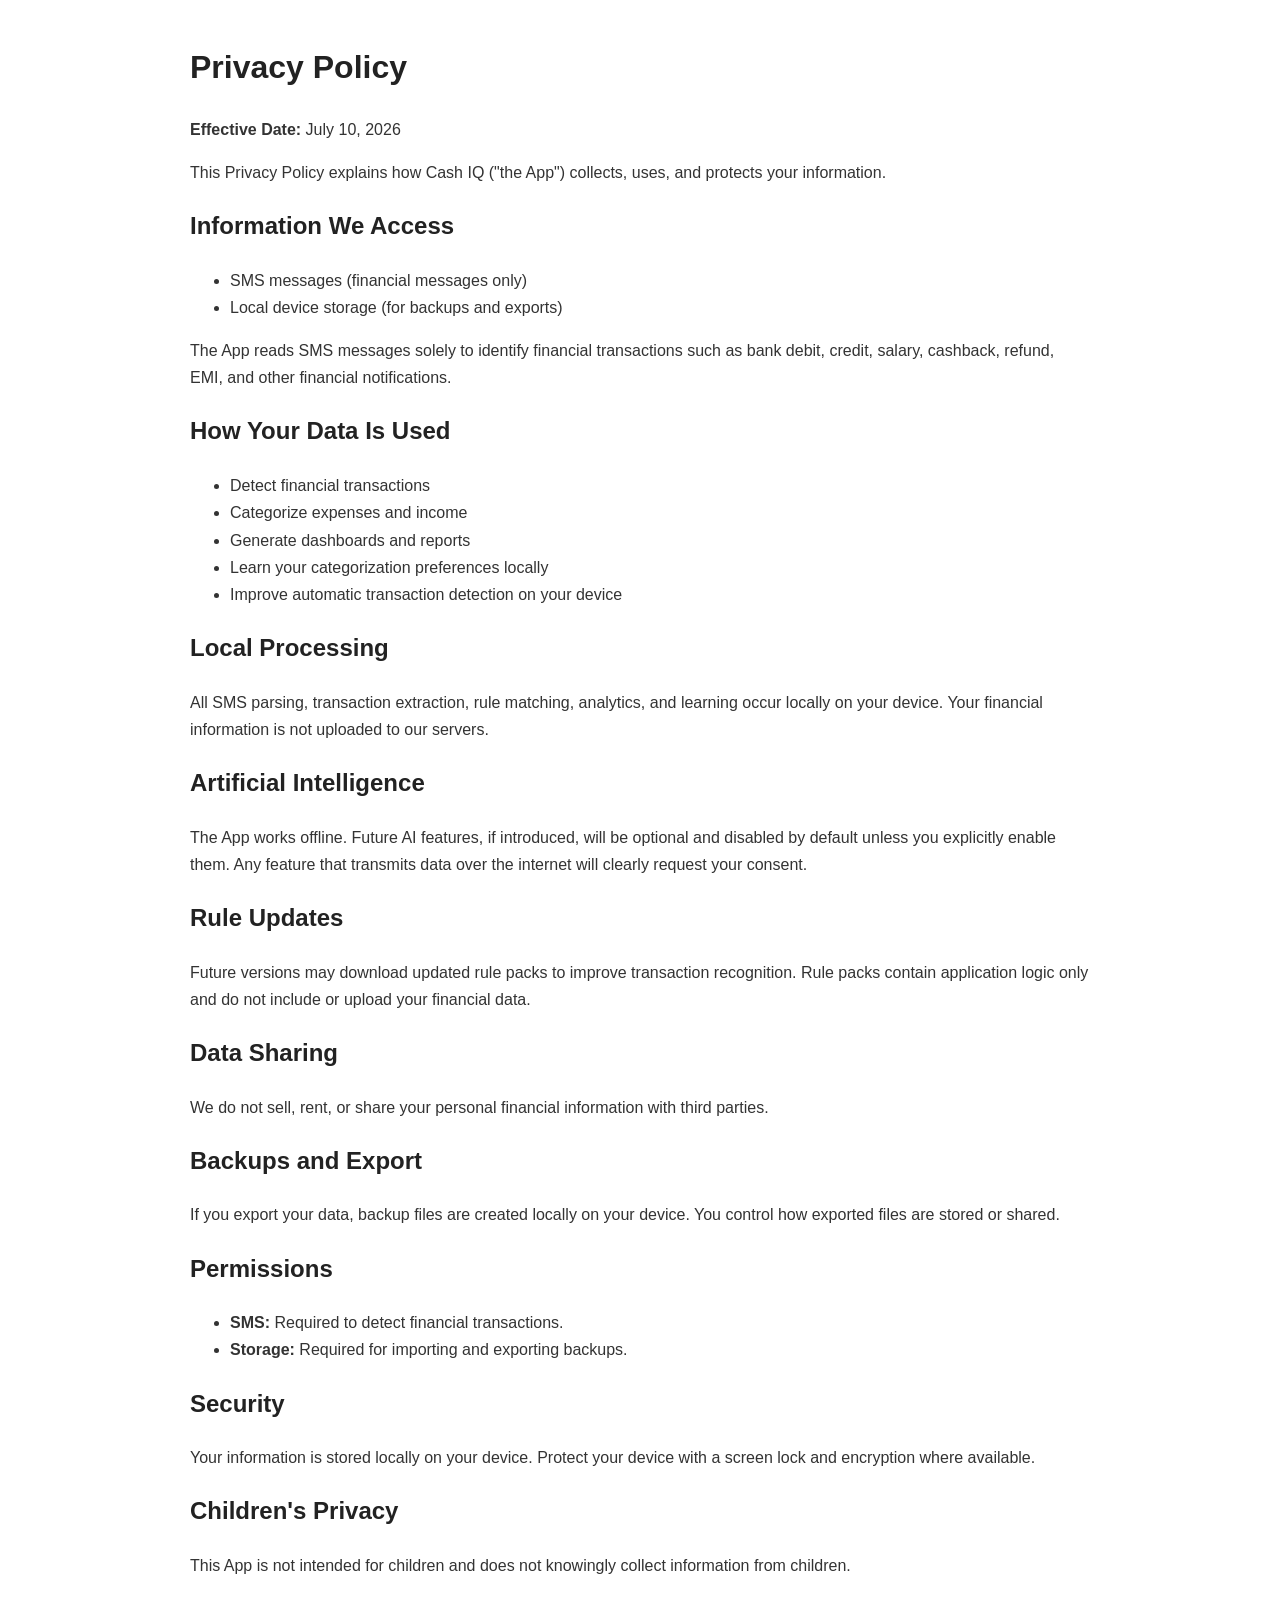
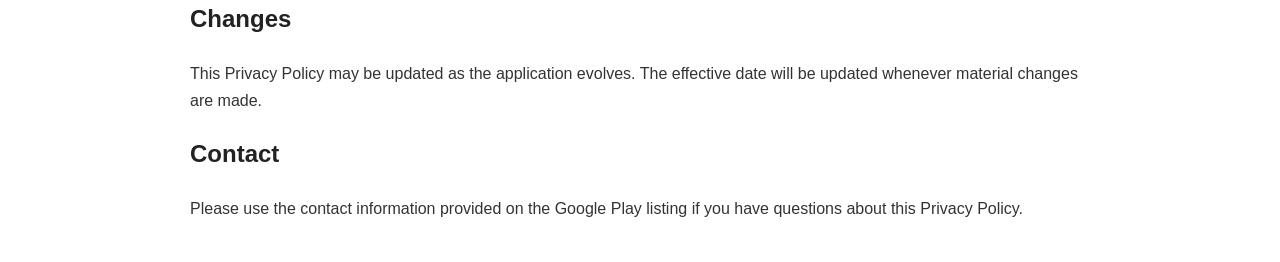
==== apps/cash-iq/privacy-policy.html @ d43b5911 "changed app name to cash-iq" ====
<!DOCTYPE html>
<html lang="en"><head><meta charset="UTF-8"><meta name="viewport" content="width=device-width,initial-scale=1"><title>Privacy Policy - Cash IQ</title><style>body{font-family:Arial,sans-serif;max-width:900px;margin:40px auto;padding:0 20px;line-height:1.7;color:#333}h1,h2{color:#222}</style></head><body>
<h1>Privacy Policy</h1>
<p><strong>Effective Date:</strong> July 10, 2026</p>
<p>This Privacy Policy explains how Cash IQ ("the App") collects, uses, and protects your information.</p>
<h2>Information We Access</h2>
<ul><li>SMS messages (financial messages only)</li><li>Local device storage (for backups and exports)</li></ul>
<p>The App reads SMS messages solely to identify financial transactions such as bank debit, credit, salary, cashback, refund, EMI, and other financial notifications.</p>
<h2>How Your Data Is Used</h2>
<ul><li>Detect financial transactions</li><li>Categorize expenses and income</li><li>Generate dashboards and reports</li><li>Learn your categorization preferences locally</li><li>Improve automatic transaction detection on your device</li></ul>
<h2>Local Processing</h2>
<p>All SMS parsing, transaction extraction, rule matching, analytics, and learning occur locally on your device. Your financial information is not uploaded to our servers.</p>
<h2>Artificial Intelligence</h2>
<p>The App works offline. Future AI features, if introduced, will be optional and disabled by default unless you explicitly enable them. Any feature that transmits data over the internet will clearly request your consent.</p>
<h2>Rule Updates</h2>
<p>Future versions may download updated rule packs to improve transaction recognition. Rule packs contain application logic only and do not include or upload your financial data.</p>
<h2>Data Sharing</h2>
<p>We do not sell, rent, or share your personal financial information with third parties.</p>
<h2>Backups and Export</h2>
<p>If you export your data, backup files are created locally on your device. You control how exported files are stored or shared.</p>
<h2>Permissions</h2>
<ul><li><strong>SMS:</strong> Required to detect financial transactions.</li><li><strong>Storage:</strong> Required for importing and exporting backups.</li></ul>
<h2>Security</h2>
<p>Your information is stored locally on your device. Protect your device with a screen lock and encryption where available.</p>
<h2>Children's Privacy</h2>
<p>This App is not intended for children and does not knowingly collect information from children.</p>
<h2>Changes</h2>
<p>This Privacy Policy may be updated as the application evolves. The effective date will be updated whenever material changes are made.</p>
<h2>Contact</h2>
<p>Please use the contact information provided on the Google Play listing if you have questions about this Privacy Policy.</p>
</body></html>
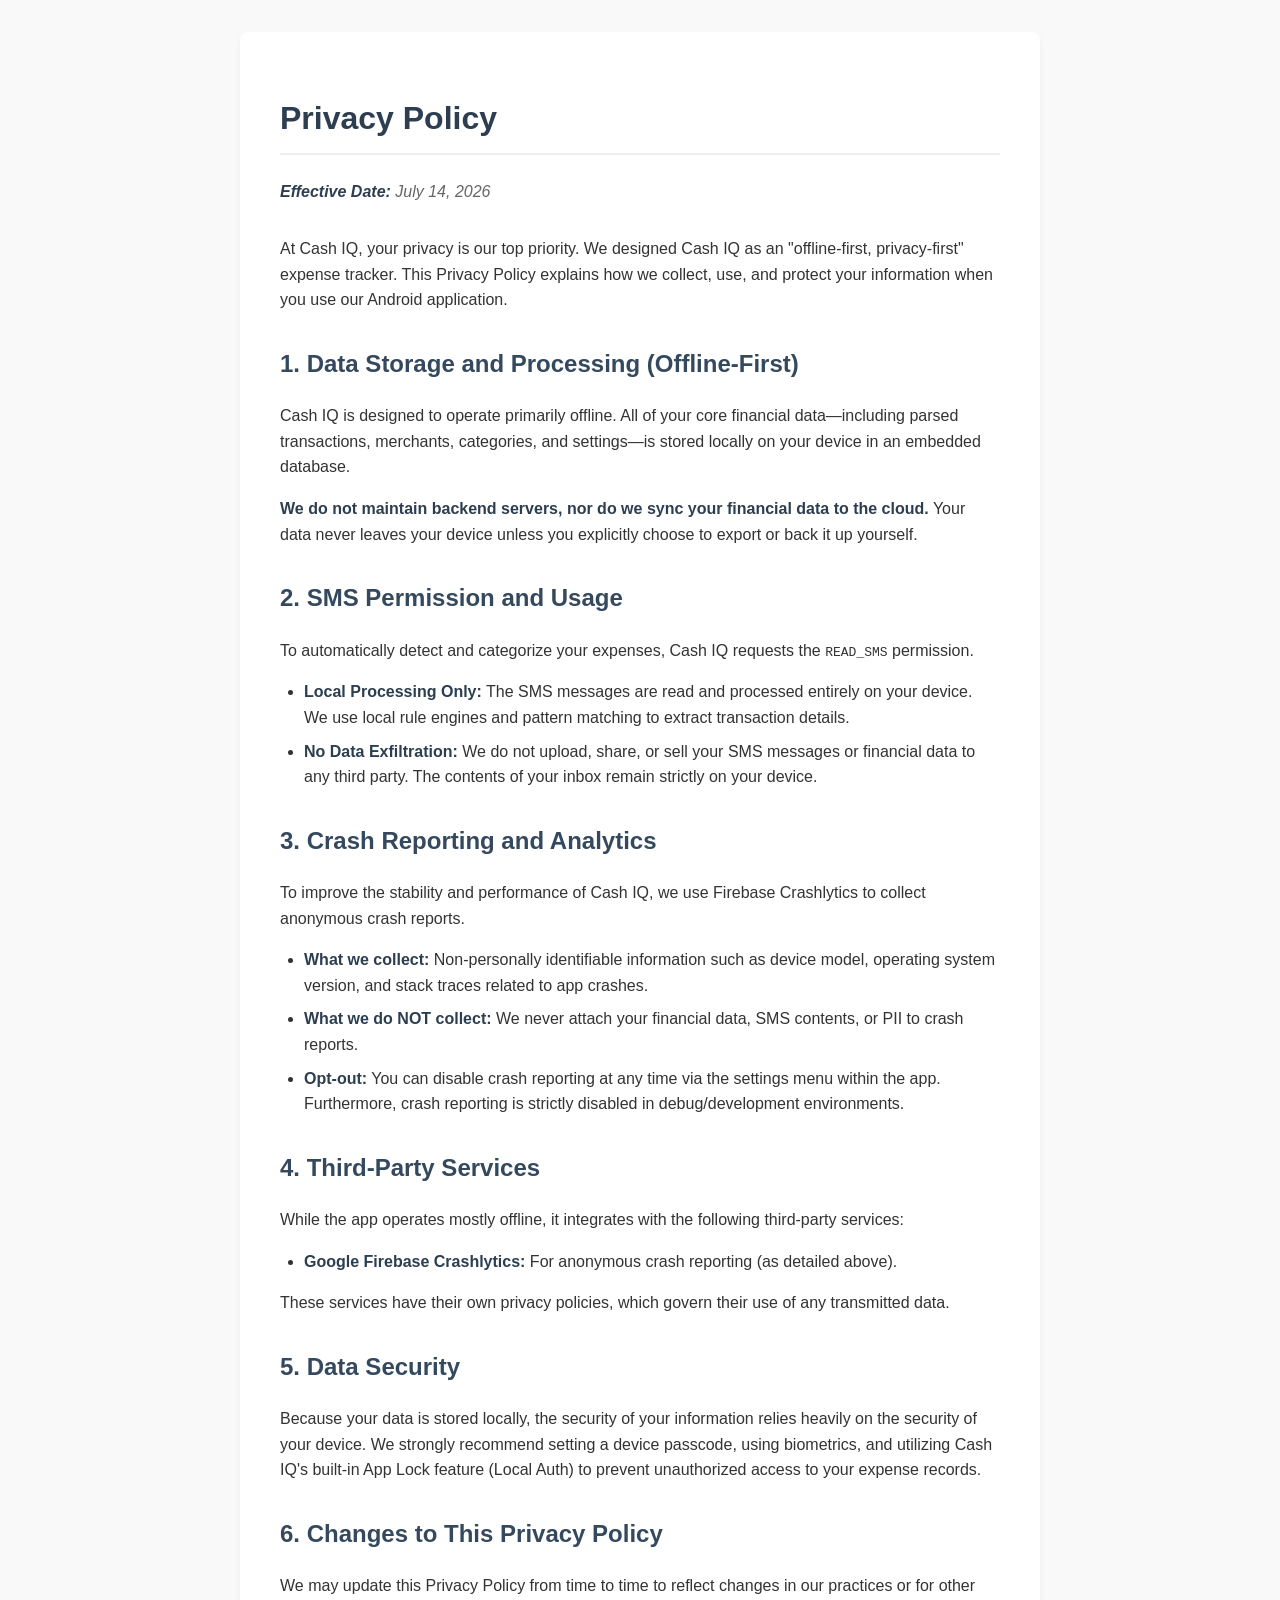
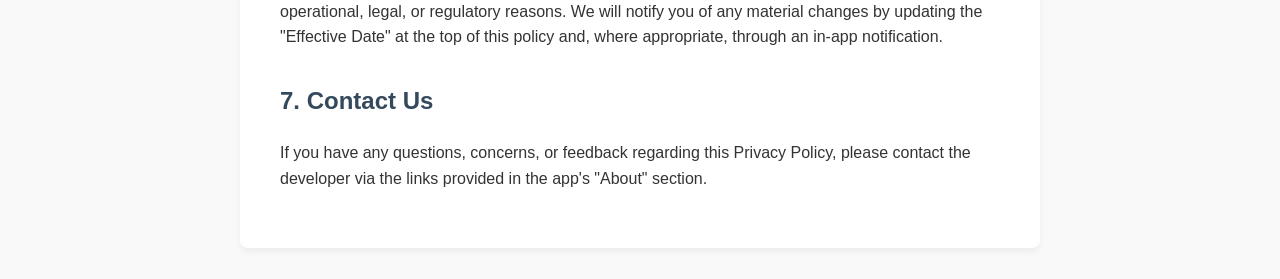
==== commit ff4c0a5e: "update privacy policy" ====
--- a/apps/cash-iq/privacy-policy.html
+++ b/apps/cash-iq/privacy-policy.html
@@ -1,31 +1,100 @@
 <!DOCTYPE html>
-<html lang="en"><head><meta charset="UTF-8"><meta name="viewport" content="width=device-width,initial-scale=1"><title>Privacy Policy - Cash IQ</title><style>body{font-family:Arial,sans-serif;max-width:900px;margin:40px auto;padding:0 20px;line-height:1.7;color:#333}h1,h2{color:#222}</style></head><body>
-<h1>Privacy Policy</h1>
-<p><strong>Effective Date:</strong> July 10, 2026</p>
-<p>This Privacy Policy explains how Cash IQ ("the App") collects, uses, and protects your information.</p>
-<h2>Information We Access</h2>
-<ul><li>SMS messages (financial messages only)</li><li>Local device storage (for backups and exports)</li></ul>
-<p>The App reads SMS messages solely to identify financial transactions such as bank debit, credit, salary, cashback, refund, EMI, and other financial notifications.</p>
-<h2>How Your Data Is Used</h2>
-<ul><li>Detect financial transactions</li><li>Categorize expenses and income</li><li>Generate dashboards and reports</li><li>Learn your categorization preferences locally</li><li>Improve automatic transaction detection on your device</li></ul>
-<h2>Local Processing</h2>
-<p>All SMS parsing, transaction extraction, rule matching, analytics, and learning occur locally on your device. Your financial information is not uploaded to our servers.</p>
-<h2>Artificial Intelligence</h2>
-<p>The App works offline. Future AI features, if introduced, will be optional and disabled by default unless you explicitly enable them. Any feature that transmits data over the internet will clearly request your consent.</p>
-<h2>Rule Updates</h2>
-<p>Future versions may download updated rule packs to improve transaction recognition. Rule packs contain application logic only and do not include or upload your financial data.</p>
-<h2>Data Sharing</h2>
-<p>We do not sell, rent, or share your personal financial information with third parties.</p>
-<h2>Backups and Export</h2>
-<p>If you export your data, backup files are created locally on your device. You control how exported files are stored or shared.</p>
-<h2>Permissions</h2>
-<ul><li><strong>SMS:</strong> Required to detect financial transactions.</li><li><strong>Storage:</strong> Required for importing and exporting backups.</li></ul>
-<h2>Security</h2>
-<p>Your information is stored locally on your device. Protect your device with a screen lock and encryption where available.</p>
-<h2>Children's Privacy</h2>
-<p>This App is not intended for children and does not knowingly collect information from children.</p>
-<h2>Changes</h2>
-<p>This Privacy Policy may be updated as the application evolves. The effective date will be updated whenever material changes are made.</p>
-<h2>Contact</h2>
-<p>Please use the contact information provided on the Google Play listing if you have questions about this Privacy Policy.</p>
-</body></html>+<html lang="en">
+<head>
+    <meta charset="UTF-8">
+    <meta name="viewport" content="width=device-width, initial-scale=1.0">
+    <title>Privacy Policy - Cash IQ</title>
+    <style>
+        body {
+            font-family: -apple-system, BlinkMacSystemFont, "Segoe UI", Roboto, Helvetica, Arial, sans-serif;
+            line-height: 1.6;
+            color: #333;
+            max-width: 800px;
+            margin: 0 auto;
+            padding: 2rem;
+            background-color: #f9f9f9;
+        }
+        .container {
+            background-color: #ffffff;
+            padding: 2.5rem;
+            border-radius: 8px;
+            box-shadow: 0 4px 6px rgba(0, 0, 0, 0.05);
+        }
+        h1 {
+            color: #2c3e50;
+            border-bottom: 2px solid #eee;
+            padding-bottom: 0.5rem;
+            margin-bottom: 1.5rem;
+        }
+        h2 {
+            color: #34495e;
+            margin-top: 2rem;
+        }
+        p {
+            margin-bottom: 1rem;
+        }
+        ul {
+            margin-bottom: 1rem;
+            padding-left: 1.5rem;
+        }
+        li {
+            margin-bottom: 0.5rem;
+        }
+        strong {
+            color: #2c3e50;
+        }
+        .date {
+            font-style: italic;
+            color: #666;
+            margin-bottom: 2rem;
+        }
+        @media (max-width: 600px) {
+            body { padding: 1rem; }
+            .container { padding: 1.5rem; }
+        }
+    </style>
+</head>
+<body>
+    <div class="container">
+        <h1>Privacy Policy</h1>
+        <p class="date"><strong>Effective Date:</strong> July 14, 2026</p>
+
+        <p>At Cash IQ, your privacy is our top priority. We designed Cash IQ as an "offline-first, privacy-first" expense tracker. This Privacy Policy explains how we collect, use, and protect your information when you use our Android application.</p>
+
+        <h2>1. Data Storage and Processing (Offline-First)</h2>
+        <p>Cash IQ is designed to operate primarily offline. All of your core financial data—including parsed transactions, merchants, categories, and settings—is stored locally on your device in an embedded database.</p>
+        <p><strong>We do not maintain backend servers, nor do we sync your financial data to the cloud.</strong> Your data never leaves your device unless you explicitly choose to export or back it up yourself.</p>
+
+        <h2>2. SMS Permission and Usage</h2>
+        <p>To automatically detect and categorize your expenses, Cash IQ requests the <code>READ_SMS</code> permission.</p>
+        <ul>
+            <li><strong>Local Processing Only:</strong> The SMS messages are read and processed entirely on your device. We use local rule engines and pattern matching to extract transaction details.</li>
+            <li><strong>No Data Exfiltration:</strong> We do not upload, share, or sell your SMS messages or financial data to any third party. The contents of your inbox remain strictly on your device.</li>
+        </ul>
+
+        <h2>3. Crash Reporting and Analytics</h2>
+        <p>To improve the stability and performance of Cash IQ, we use Firebase Crashlytics to collect anonymous crash reports.</p>
+        <ul>
+            <li><strong>What we collect:</strong> Non-personally identifiable information such as device model, operating system version, and stack traces related to app crashes.</li>
+            <li><strong>What we do NOT collect:</strong> We never attach your financial data, SMS contents, or PII to crash reports.</li>
+            <li><strong>Opt-out:</strong> You can disable crash reporting at any time via the settings menu within the app. Furthermore, crash reporting is strictly disabled in debug/development environments.</li>
+        </ul>
+
+        <h2>4. Third-Party Services</h2>
+        <p>While the app operates mostly offline, it integrates with the following third-party services:</p>
+        <ul>
+            <li><strong>Google Firebase Crashlytics:</strong> For anonymous crash reporting (as detailed above).</li>
+        </ul>
+        <p>These services have their own privacy policies, which govern their use of any transmitted data.</p>
+
+        <h2>5. Data Security</h2>
+        <p>Because your data is stored locally, the security of your information relies heavily on the security of your device. We strongly recommend setting a device passcode, using biometrics, and utilizing Cash IQ's built-in App Lock feature (Local Auth) to prevent unauthorized access to your expense records.</p>
+
+        <h2>6. Changes to This Privacy Policy</h2>
+        <p>We may update this Privacy Policy from time to time to reflect changes in our practices or for other operational, legal, or regulatory reasons. We will notify you of any material changes by updating the "Effective Date" at the top of this policy and, where appropriate, through an in-app notification.</p>
+
+        <h2>7. Contact Us</h2>
+        <p>If you have any questions, concerns, or feedback regarding this Privacy Policy, please contact the developer via the links provided in the app's "About" section.</p>
+    </div>
+</body>
+</html>
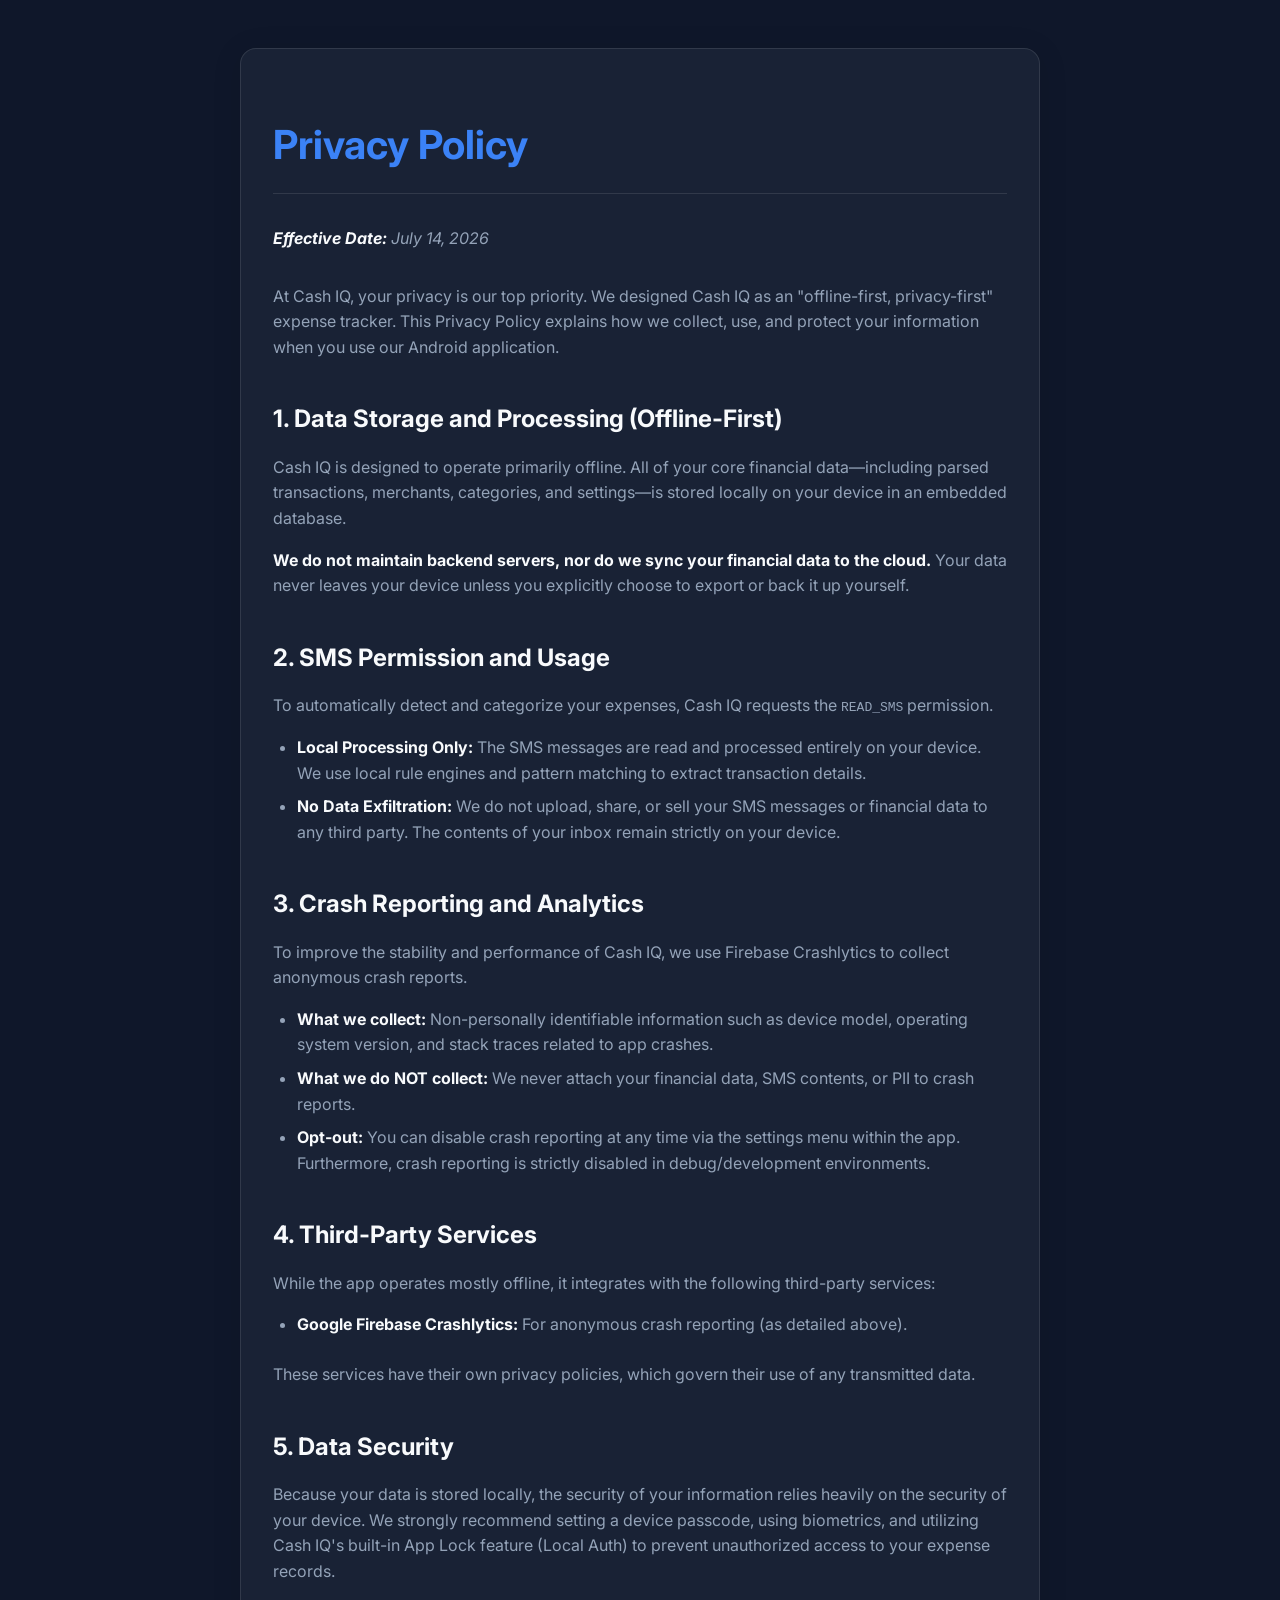
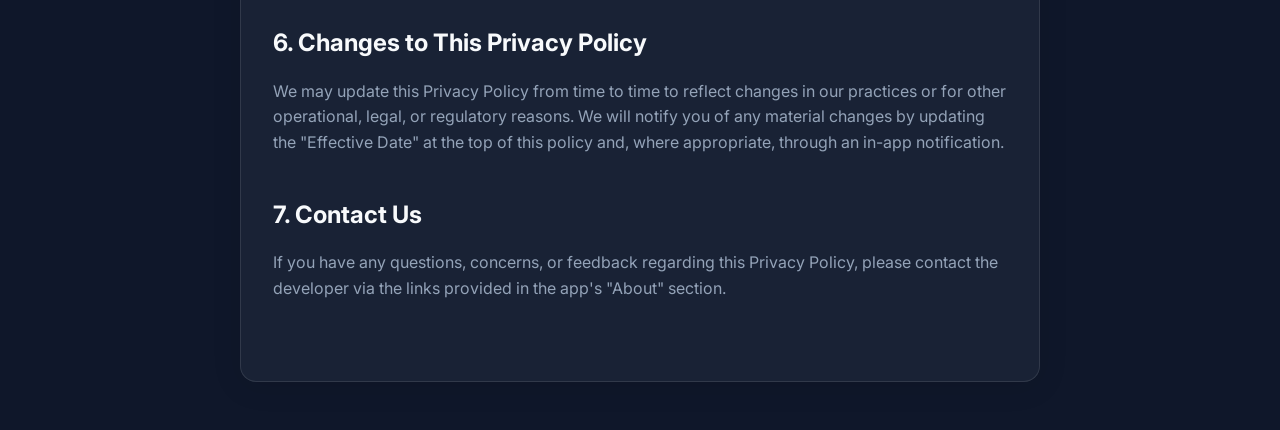
==== commit fbf5d631: "updated home page" ====
--- a/apps/cash-iq/privacy-policy.html
+++ b/apps/cash-iq/privacy-policy.html
@@ -4,55 +4,10 @@
     <meta charset="UTF-8">
     <meta name="viewport" content="width=device-width, initial-scale=1.0">
     <title>Privacy Policy - Cash IQ</title>
-    <style>
-        body {
-            font-family: -apple-system, BlinkMacSystemFont, "Segoe UI", Roboto, Helvetica, Arial, sans-serif;
-            line-height: 1.6;
-            color: #333;
-            max-width: 800px;
-            margin: 0 auto;
-            padding: 2rem;
-            background-color: #f9f9f9;
-        }
-        .container {
-            background-color: #ffffff;
-            padding: 2.5rem;
-            border-radius: 8px;
-            box-shadow: 0 4px 6px rgba(0, 0, 0, 0.05);
-        }
-        h1 {
-            color: #2c3e50;
-            border-bottom: 2px solid #eee;
-            padding-bottom: 0.5rem;
-            margin-bottom: 1.5rem;
-        }
-        h2 {
-            color: #34495e;
-            margin-top: 2rem;
-        }
-        p {
-            margin-bottom: 1rem;
-        }
-        ul {
-            margin-bottom: 1rem;
-            padding-left: 1.5rem;
-        }
-        li {
-            margin-bottom: 0.5rem;
-        }
-        strong {
-            color: #2c3e50;
-        }
-        .date {
-            font-style: italic;
-            color: #666;
-            margin-bottom: 2rem;
-        }
-        @media (max-width: 600px) {
-            body { padding: 1rem; }
-            .container { padding: 1.5rem; }
-        }
-    </style>
+    <link rel="preconnect" href="https://fonts.googleapis.com">
+    <link rel="preconnect" href="https://fonts.gstatic.com" crossorigin>
+    <link href="https://fonts.googleapis.com/css2?family=Inter:wght@400;500;700&display=swap" rel="stylesheet">
+    <link rel="stylesheet" href="../../styles.css">
 </head>
 <body>
     <div class="container">
--- a/styles.css
+++ b/styles.css
@@ -0,0 +1,273 @@
+:root {
+    --bg-color: #0f172a;
+    --text-color: #f8fafc;
+    --text-muted: #94a3b8;
+    --accent-color: #3b82f6;
+    --accent-hover: #60a5fa;
+    --card-bg: rgba(30, 41, 59, 0.7);
+    --card-border: rgba(255, 255, 255, 0.1);
+    --glass-shadow: 0 4px 30px rgba(0, 0, 0, 0.1);
+    --font-sans: 'Inter', system-ui, -apple-system, BlinkMacSystemFont, "Segoe UI", Roboto, Helvetica, Arial, sans-serif;
+}
+
+* {
+    margin: 0;
+    padding: 0;
+    box-sizing: border-box;
+}
+
+body {
+    font-family: var(--font-sans);
+    background-color: var(--bg-color);
+    color: var(--text-color);
+    line-height: 1.6;
+    -webkit-font-smoothing: antialiased;
+    min-height: 100vh;
+    display: flex;
+    flex-direction: column;
+}
+
+/* Typography */
+h1, h2, h3, h4 {
+    color: var(--text-color);
+    margin-bottom: 1rem;
+    font-weight: 700;
+}
+
+a {
+    color: var(--accent-color);
+    text-decoration: none;
+    transition: color 0.2s ease-in-out;
+}
+
+a:hover {
+    color: var(--accent-hover);
+}
+
+p {
+    margin-bottom: 1rem;
+    color: var(--text-muted);
+}
+
+/* Layout */
+.main-container {
+    max-width: 1000px;
+    margin: 0 auto;
+    padding: 4rem 2rem;
+    flex-grow: 1;
+}
+
+/* Hero Section */
+.hero {
+    text-align: center;
+    margin-bottom: 4rem;
+    animation: fadeInDown 0.8s ease-out forwards;
+}
+
+.hero h1 {
+    font-size: 3rem;
+    background: linear-gradient(to right, #60a5fa, #c084fc);
+    -webkit-background-clip: text;
+    -webkit-text-fill-color: transparent;
+    margin-bottom: 0.5rem;
+}
+
+.hero p {
+    font-size: 1.25rem;
+    max-width: 600px;
+    margin: 0 auto;
+}
+
+.social-links {
+    margin-top: 1.5rem;
+    display: flex;
+    justify-content: center;
+    gap: 1rem;
+}
+
+.social-btn {
+    background: rgba(59, 130, 246, 0.1);
+    color: var(--accent-color);
+    border-color: rgba(59, 130, 246, 0.3);
+}
+
+.social-btn:hover {
+    background: var(--accent-color);
+    border-color: var(--accent-color);
+    color: white;
+}
+
+/* Grid Layout for Apps */
+.apps-grid {
+    display: grid;
+    grid-template-columns: repeat(auto-fit, minmax(min(100%, 300px), 1fr));
+    gap: 2rem;
+    animation: fadeInUp 0.8s ease-out forwards;
+}
+
+/* Glassmorphism Cards */
+.card {
+    background: var(--card-bg);
+    backdrop-filter: blur(10px);
+    -webkit-backdrop-filter: blur(10px);
+    border: 1px solid var(--card-border);
+    border-radius: 16px;
+    padding: 2rem;
+    box-shadow: var(--glass-shadow);
+    transition: transform 0.3s ease, box-shadow 0.3s ease;
+    display: flex;
+    flex-direction: column;
+}
+
+.card:hover {
+    transform: translateY(-5px);
+    box-shadow: 0 10px 40px rgba(0, 0, 0, 0.2);
+    border-color: rgba(255, 255, 255, 0.2);
+}
+
+.card h2 {
+    font-size: 1.5rem;
+    margin-bottom: 0.5rem;
+}
+
+.card p {
+    flex-grow: 1;
+}
+
+.card-actions {
+    margin-top: 1.5rem;
+    display: flex;
+    gap: 1rem;
+    flex-wrap: wrap;
+}
+
+.btn {
+    display: inline-block;
+    padding: 0.5rem 1rem;
+    border-radius: 8px;
+    font-weight: 500;
+    font-size: 0.9rem;
+    text-align: center;
+    border: 1px solid var(--card-border);
+    background: rgba(255, 255, 255, 0.05);
+    color: var(--text-color);
+    transition: all 0.2s;
+}
+
+.btn:hover {
+    background: var(--accent-color);
+    border-color: var(--accent-color);
+    color: white;
+}
+
+/* Styles specifically tailored for Legal Documents (Privacy Policy, Terms) */
+.legal-container, .container {
+    max-width: 800px;
+    margin: 0 auto;
+    padding: 4rem 2rem;
+    background: var(--card-bg);
+    backdrop-filter: blur(10px);
+    -webkit-backdrop-filter: blur(10px);
+    border: 1px solid var(--card-border);
+    border-radius: 16px;
+    margin-top: 3rem;
+    margin-bottom: 3rem;
+    box-shadow: var(--glass-shadow);
+}
+
+.legal-container h1, .container h1 {
+    font-size: 2.5rem;
+    border-bottom: 1px solid var(--card-border);
+    padding-bottom: 1rem;
+    margin-bottom: 2rem;
+    color: var(--accent-color);
+}
+
+.legal-container h2, .container h2 {
+    font-size: 1.5rem;
+    margin-top: 2.5rem;
+    color: var(--text-color);
+}
+
+.legal-container p, .container p {
+    color: var(--text-muted);
+}
+
+.legal-container ul, .legal-container ol, .container ul, .container ol {
+    margin-left: 1.5rem;
+    margin-bottom: 1.5rem;
+    color: var(--text-muted);
+}
+
+.legal-container li, .container li {
+    margin-bottom: 0.5rem;
+}
+
+.legal-container strong, .container strong {
+    color: var(--text-color);
+}
+
+.date {
+    font-style: italic;
+    color: var(--text-muted);
+    margin-bottom: 2rem;
+}
+
+/* Animations */
+@keyframes fadeInDown {
+    from {
+        opacity: 0;
+        transform: translateY(-20px);
+    }
+    to {
+        opacity: 1;
+        transform: translateY(0);
+    }
+}
+
+@keyframes fadeInUp {
+    from {
+        opacity: 0;
+        transform: translateY(20px);
+    }
+    to {
+        opacity: 1;
+        transform: translateY(0);
+    }
+}
+
+/* Footer */
+footer {
+    text-align: center;
+    padding: 2rem;
+    border-top: 1px solid var(--card-border);
+    margin-top: auto;
+    color: var(--text-muted);
+    font-size: 0.9rem;
+}
+
+/* Responsive */
+@media (max-width: 768px) {
+    .hero h1 {
+        font-size: 2rem;
+    }
+    .hero p {
+        font-size: 1.1rem;
+    }
+    .main-container, .legal-container, .container {
+        padding: 1.5rem 1rem;
+    }
+    .legal-container, .container {
+        margin-top: 1rem;
+        margin-bottom: 1rem;
+    }
+    .legal-container h1, .container h1 {
+        font-size: 2rem;
+    }
+    .card {
+        padding: 1.5rem;
+    }
+    .btn {
+        width: 100%;
+    }
+}
